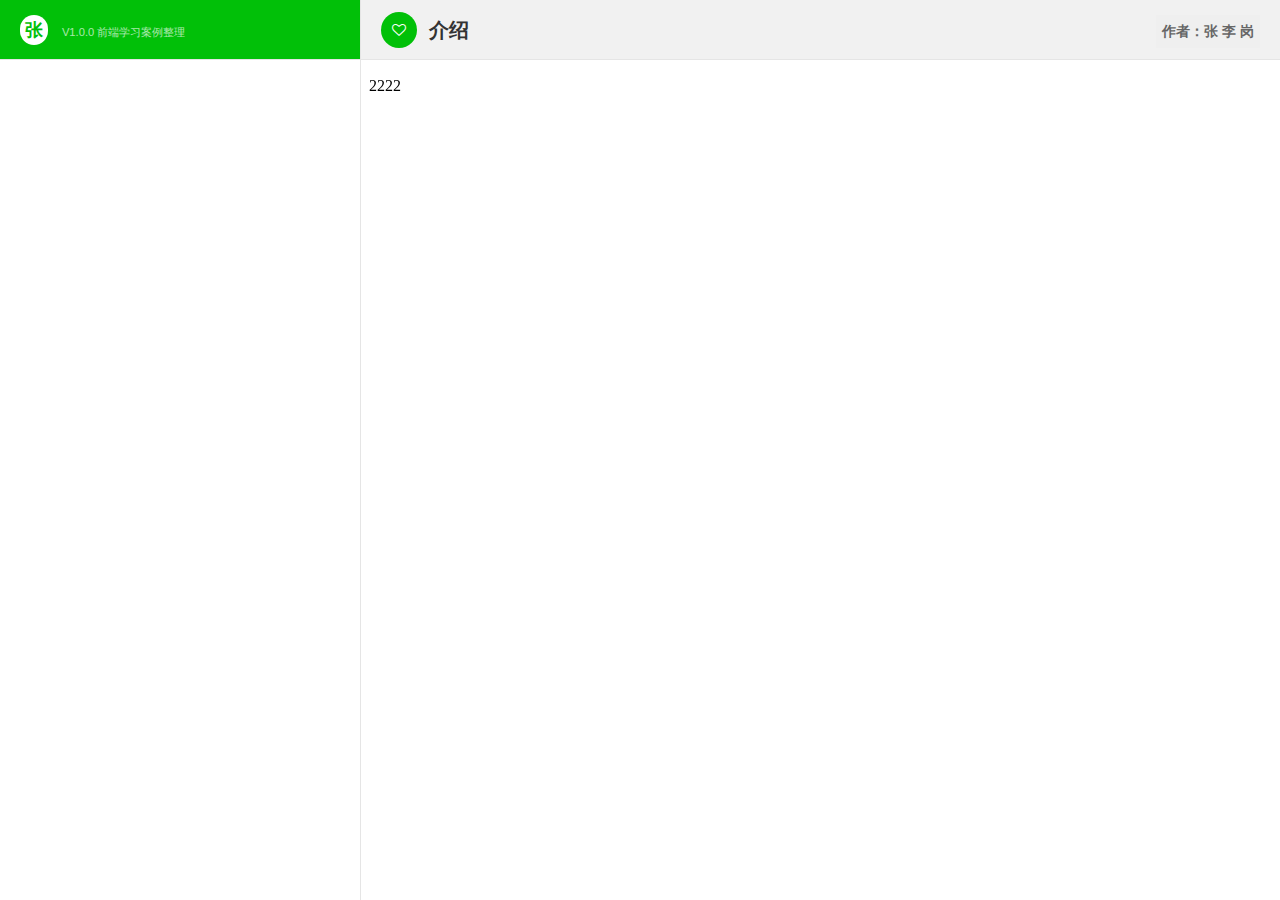
==== index.html @ 185781e6 "提交" ====
<!doctype html>
<html>
<head>
<meta charset="utf-8">
<title>前端学习案例</title>
<script src="./js/jquery-3.2.1.min.js" ></script>
<link href="./css/common.css" rel="stylesheet" />
<link href="./css/font-awesome.min.css" rel="stylesheet" />
<link href="./index.css" rel="stylesheet" />
</head>

<body>
<header id="header" class="bg-primary">
	<span class="zhang">张</span>
	<small>V1.0.0 前端学习案例整理</small>
</header>
<div id="page">
	<div class="header">
		<i class="icon icon-heart-empty"></i>
		<h2>介绍</h2>
		<button>作者：张 李 岗</button>
	</div>
	<div class="main">
		<iframe src="./flex/sieves/sieves.html"></iframe>
	</div>
	
</div>
</body>
</html>
---- css/common.css ----
@charset "UTF-8";
body {
  -webkit-text-size-adjust: 100%;
  -webkit-tap-highlight-color: transparent; }

*:not(input, textarea) {
  -webkit-touch-callout: none;
  -webkit-user-select: none; }

select {
  -webkit-appearance: none; }

:focus {
  outline: 0;
  -webkit-tap-highlight-color: transparent; }

html {
  font-family: "Helvetica Neue","PingFang SC", Helvetica, STHeiTi, Arial, sans-serif;
  -ms-text-size-adjust: 100%;
  -webkit-text-size-adjust: 100%;
  font-size: 62.5%; }

body {
  margin: 0;
  font-size: 1.4rem;
  line-height: 1.5;
  color: #333333;
  background-color: white;
  height: 100%;
  overflow-x: hidden;
  -webkit-overflow-scrolling: touch; }

article, aside, details, figcaption, figure, footer, header, hgroup, main, nav, section, summary {
  display: block; }

audio, canvas, progress, video {
  display: inline-block;
  vertical-align: baseline; }

audio:not([controls]) {
  display: none;
  height: 0; }

[hidden], template {
  display: none; }

svg:not(:root) {
  overflow: hidden; }

a {
  background: transparent;
  text-decoration: none;
  -webkit-tap-highlight-color: transparent;
  color: #0088cc; }

a:active {
  outline: 0; }

a:active {
  color: #006699; }

abbr[title] {
  border-bottom: 1px dotted; }

b, strong {
  font-weight: bold; }

dfn {
  font-style: italic; }

mark {
  background: #ff0;
  color: #000; }

small {
  font-size: 80%; }

sub, sup {
  font-size: 75%;
  line-height: 0;
  position: relative;
  vertical-align: baseline; }

sup {
  top: -0.5em; }

sub {
  bottom: -0.25em; }

img {
  border: 0;
  vertical-align: middle; }

hr {
  -moz-box-sizing: content-box;
  box-sizing: content-box;
  height: 0; }

pre {
  overflow: auto;
  white-space: pre;
  white-space: pre-wrap;
  word-wrap: break-word; }

code, kbd, pre, samp {
  font-family: monospace, monospace;
  font-size: 1em; }

button, input, optgroup, select, textarea {
  color: inherit;
  font: inherit;
  margin: 0; }

button {
  overflow: visible; }

button, select {
  text-transform: none; }

button, html input[type="button"], input[type="reset"], input[type="submit"] {
  -webkit-appearance: button;
  cursor: pointer; }

button[disabled], html input[disabled] {
  cursor: default; }

button::-moz-focus-inner, input::-moz-focus-inner {
  border: 0;
  padding: 0; }

input {
  line-height: normal; }

input[type="checkbox"], input[type="radio"] {
  box-sizing: border-box;
  padding: 0; }

input[type="number"]::-webkit-inner-spin-button, input[type="number"]::-webkit-outer-spin-button {
  height: auto; }

input[type="search"] {
  -webkit-appearance: textfield;
  -moz-box-sizing: border-box;
  -webkit-box-sizing: border-box;
  box-sizing: border-box; }

input[type="search"]::-webkit-search-cancel-button, input[type="search"]::-webkit-search-decoration {
  -webkit-appearance: none; }

fieldset {
  border: 1px solid #c0c0c0;
  margin: 0 2px;
  padding: 0.35em 0.625em 0.75em; }

legend {
  border: 0;
  padding: 0; }

textarea {
  overflow: auto;
  resize: vertical; }

optgroup {
  font-weight: bold; }

table {
  border-collapse: collapse;
  border-spacing: 0; }

td, th {
  padding: 0; }

html, button, input, select, textarea {
  font-family: "Helvetica Neue", Helvetica, STHeiTi, Arial, sans-serif; }

h1, h2, h3, h4, h5, h6, p, figure, form, blockquote {
  margin: 0; }

ul, ol, li, dl, dd {
  margin: 0;
  padding: 0; }

ul, ol {
  list-style: none outside none; }

h1, h2, h3 {
  line-height: 2;
  font-weight: normal; }

h1 {
  font-size: 1.8rem; }

h2 {
  font-size: 1.6rem; }

h3 {
  font-size: 1.4rem; }

input::-moz-placeholder, textarea::-moz-placeholder {
  color: #cccccc; }

input:-ms-input-placeholder, textarea:-ms-input-placeholder {
  color: #cccccc; }

input::-webkit-input-placeholder, textarea::-webkit-input-placeholder {
  color: #cccccc; }

* {
  -webkit-box-sizing: border-box;
  -moz-box-sizing: border-box;
  box-sizing: border-box; }

html {
  height: 100%; }

/*超出省略号*/
.ellipsis {
  overflow: hidden;
  text-overflow: ellipsis;
  white-space: nowrap; }

.clearfix:after {
  content: "";
  height: 0;
  line-height: 0;
  display: block;
  visibility: hidden;
  clear: both; }

.clearfix {
  zoom: 1; }

/*居中*/
.text-center {
  text-align: center; }

.text-right {
  text-align: right; }

/*字体大小设定*/
.fwb {
  font-weight: bold; }

/*字体颜色*/
/*背景颜色*/
.bg-primary {
  background-color: #01C008; }

/*距离*/
.wt100 {
  width: 100%; }

/*
浮动*/
.fl {
  float: left; }

.fr {
  float: right; }
---- index.css ----
/* CSS Document */
#header {
  position: fixed;
  top: 0;
  left: 0;
  width: 360px;
  height: 60px;
  color: #fff;
  line-height: 60px;
  padding: 0px 20px;
  border-bottom: 1px solid #e5e5e5; }
  #header .zhang {
    background-color: #fff;
    color: #01C008;
    padding: 5px;
    font-size: 18px;
    border-radius: 15px;
    margin-right: 10px;
    font-weight: 700; }
  #header small {
    opacity: 0.65; }

#page {
  position: fixed;
  top: 0;
  left: 360px;
  bottom: 0;
  right: 0;
  overflow-y: auto;
  border-left: 1px solid #e5e5e5; }
  #page .header {
    position: relative;
    background-color: #f1f1f1;
    height: 60px;
    border-bottom: 1px solid #e5e5e5; }
    #page .header .icon {
      position: absolute;
      top: 12px;
      left: 20px;
      z-index: 10;
      width: 36px;
      height: 36px;
      font-style: normal;
      line-height: 36px;
      color: #fff;
      text-align: center;
      background-color: #01C008;
      border-radius: 18px; }
    #page .header h2 {
      font-size: 20px;
      font-weight: 700;
      margin-left: 68px;
      line-height: 60px; }
    #page .header button {
      position: absolute;
      right: 20px;
      top: 15px;
      padding: 5px;
      border: 1px solid transparent;
      font-size: 14px;
      font-weight: 700;
      color: #666; }
  #page .main {
    position: absolute;
    top: 61px;
    bottom: 5px;
    width: 100%; }
    #page .main iframe {
      width: 100%;
      height: 100%;
      border: none; }
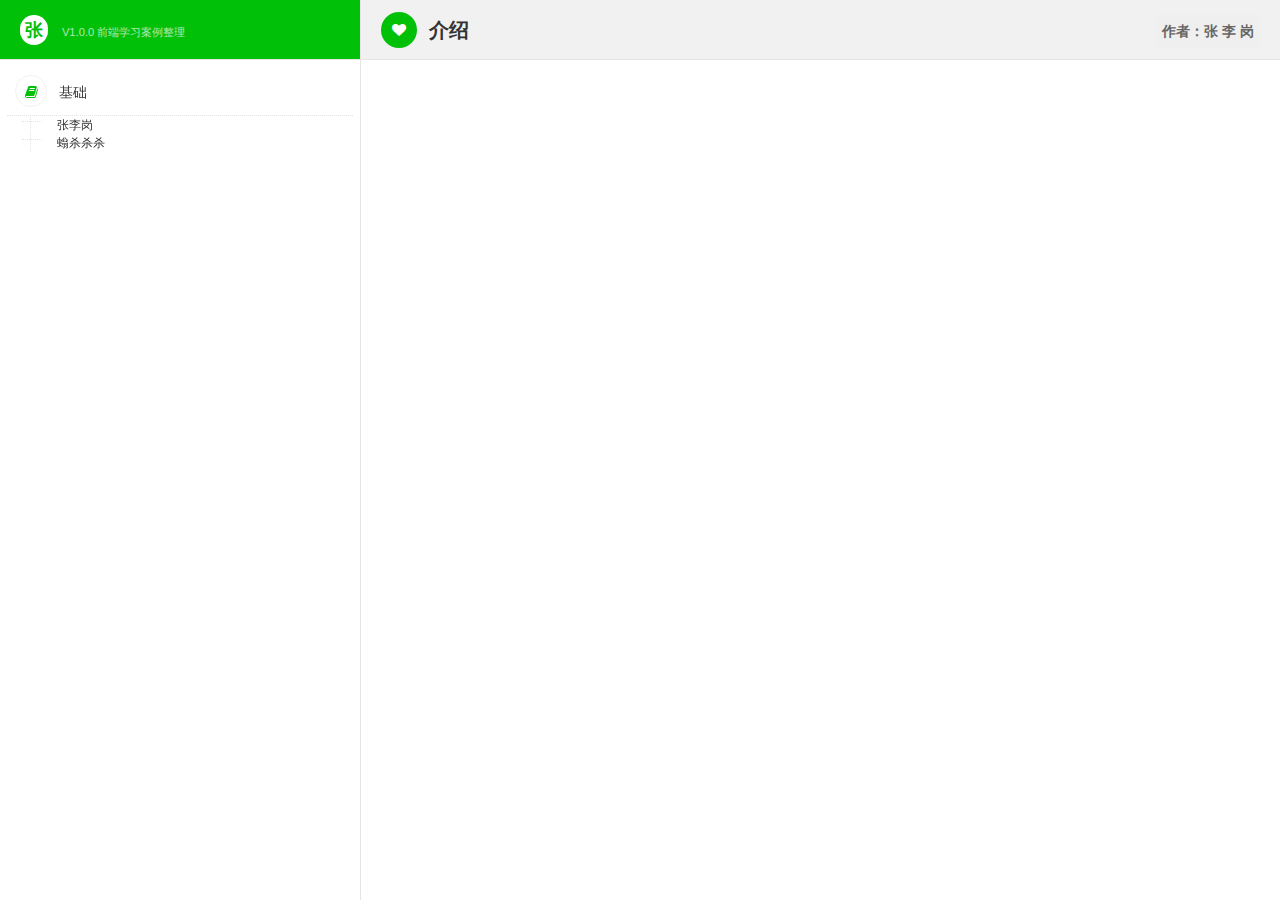
==== commit 6b3bde61: "index完善" ====
--- a/index.html
+++ b/index.html
@@ -16,14 +16,28 @@
 </header>
 <div id="page">
 	<div class="header">
-		<i class="icon icon-heart-empty"></i>
+		<i class="icon fa fa-heart"></i>
 		<h2>介绍</h2>
 		<button>作者：张 李 岗</button>
 	</div>
 	<div class="main">
 		<iframe src="./flex/sieves/sieves.html"></iframe>
 	</div>
-	
+</div>
+
+<div id="navbar">
+	<div class="row" data-accent="primary">
+		<div class="header">
+			<i class="icon fa fa-book"></i>
+			<span>基础</span>
+		</div>
+		<div class="body">
+			<ul>
+				<li>张李岗</li>
+				<li>螉杀杀杀</li>
+			</ul>
+		</div>
+	</div>
 </div>
 </body>
 </html>
--- a/css/common.css
+++ b/css/common.css
@@ -205,7 +205,7 @@
 input::-webkit-input-placeholder, textarea::-webkit-input-placeholder {
   color: #cccccc; }
 
-* {
+*, :before, :after {
   -webkit-box-sizing: border-box;
   -moz-box-sizing: border-box;
   box-sizing: border-box; }
--- a/index.css
+++ b/index.css
@@ -69,3 +69,60 @@
       width: 100%;
       height: 100%;
       border: none; }
+
+#navbar {
+  padding: 5px;
+  position: fixed;
+  top: 60px;
+  left: 0;
+  width: 360px;
+  bottom: 0;
+  cursor: pointer; }
+  #navbar .row {
+    padding: 2px;
+    transition: box-shadow 0.3s ease; }
+  #navbar .row[data-accent="primary"]:hover {
+    border: 1px solid #01C008;
+    box-shadow: 0px 0px 5px #01C008; }
+  #navbar .row[data-accent="primary"] > .header > .icon, #navbar .row[data-accent="primary"] > .header:hover {
+    color: #01C008; }
+  #navbar .row[data-accent="primary"] > .header:hover > .icon {
+    color: #fff;
+    background-color: #01C008; }
+  #navbar .header {
+    color: #353535;
+    transition: color 0.3s ease;
+    padding: 8px;
+    border-bottom: 1px dotted #e5e5e5; }
+    #navbar .header .icon {
+      margin-right: 8px;
+      width: 32px;
+      height: 32px;
+      line-height: 32px;
+      text-align: center;
+      border: 1px solid #f1f1f1;
+      border-radius: 16px;
+      transition: backgroup-color .5s ease, color 0.5s ease; }
+  #navbar .body > ul {
+    position: relative;
+    padding-left: 15px; }
+    #navbar .body > ul:before {
+      position: absolute;
+      top: -1px;
+      left: 23px;
+      bottom: 0px;
+      display: block;
+      content: ' ';
+      border-left: 1px dotted #e5e5e5; }
+    #navbar .body > ul li {
+      position: relative;
+      padding-left: 35px;
+      font-size: 12px; }
+      #navbar .body > ul li:after {
+        position: absolute;
+        top: 5px;
+        left: 0px;
+        width: 20px;
+        display: block;
+        content: ' ';
+        border-bottom: 1px dotted #e5e5e5; }
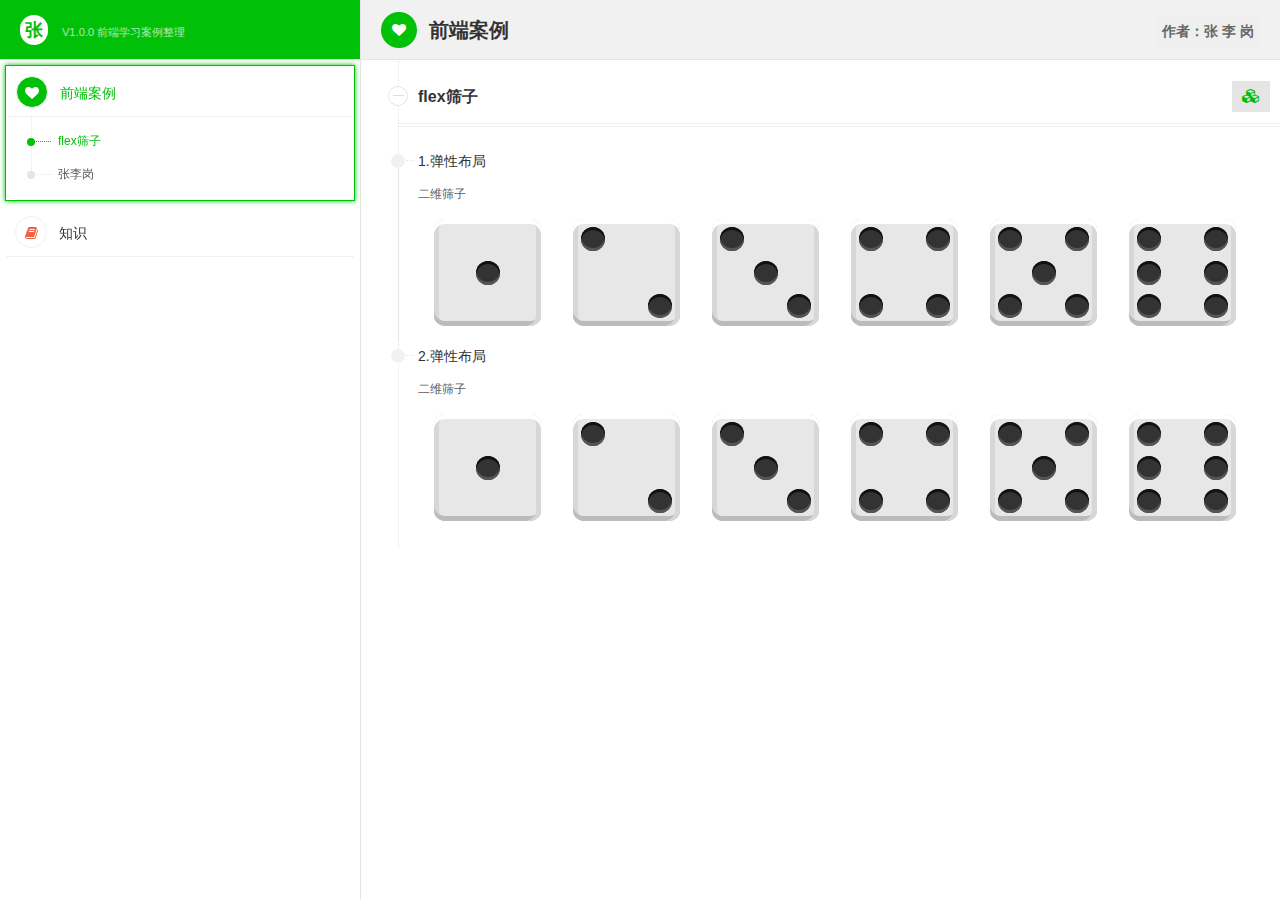
==== commit 4477a6c5: "首页完善" ====
--- a/index.html
+++ b/index.html
@@ -3,10 +3,11 @@
 <head>
 <meta charset="utf-8">
 <title>前端学习案例</title>
-<script src="./js/jquery-3.2.1.min.js" ></script>
 <link href="./css/common.css" rel="stylesheet" />
 <link href="./css/font-awesome.min.css" rel="stylesheet" />
 <link href="./index.css" rel="stylesheet" />
+<script src="./js/jquery-3.2.1.min.js" ></script>
+<script src="./index.js" ></script>
 </head>
 
 <body>
@@ -14,10 +15,10 @@
 	<span class="zhang">张</span>
 	<small>V1.0.0 前端学习案例整理</small>
 </header>
-<div id="page">
+<div id="main" data-accent="primary">
 	<div class="header">
 		<i class="icon fa fa-heart"></i>
-		<h2>介绍</h2>
+		<h2>前端案例</h2>
 		<button>作者：张 李 岗</button>
 	</div>
 	<div class="main">
@@ -26,15 +27,30 @@
 </div>
 
 <div id="navbar">
-	<div class="row" data-accent="primary">
+	<div class="row active" data-accent="primary">
+		<div class="header">
+			<i class="icon fa fa-heart"></i>
+			<span>前端案例</span>
+		</div>
+		<div class="body">
+			<ul data-icon="fa-heart" data-title="前端案例" data-accent="primary">
+				<li class="active"><a href="javascript:;" data-url="./flex/sieves/sieves.html">flex筛子</a></li>
+				<li><a href="javascript:;" data-url="./flex/sieves/sieves.html">张李岗</a></li>
+			</ul>
+		</div>
+	</div>
+	<div class="row" data-accent="red">
 		<div class="header">
 			<i class="icon fa fa-book"></i>
-			<span>基础</span>
+			<span>知识</span>
 		</div>
 		<div class="body">
-			<ul>
-				<li>张李岗</li>
-				<li>螉杀杀杀</li>
+			<ul data-icon="fa-book" data-title="知识" data-accent="red">
+				<li><a href="javascript:;">张李岗</a></li>
+				<li><a href="javascript:;">螉杀杀杀</a></li>
+				<li><a href="javascript:;">螉杀杀杀</a></li>
+				<li><a href="javascript:;">螉杀杀杀</a></li>
+				<li><a href="javascript:;">螉杀杀杀</a></li>
 			</ul>
 		</div>
 	</div>
--- a/css/common.css
+++ b/css/common.css
@@ -257,3 +257,153 @@
 
 .fr {
   float: right; }
+
+.container {
+  margin: 0 auto 0 10px; }
+  .container .page-header {
+    padding: 0px 0px 10px 20px;
+    margin: 20px 0px 20px 27px;
+    border-bottom: 4px double #f1f1f1;
+    position: relative; }
+    .container .page-header button {
+      background-color: #fff;
+      border: 1px solid #e5e5e5;
+      width: 20px;
+      height: 20px;
+      border-radius: 50%;
+      z-index: 10;
+      position: absolute;
+      top: 5px;
+      left: -10px; }
+      .container .page-header button:after {
+        top: 10px;
+        width: 11px;
+        height: 1px;
+        background-color: #ddd;
+        content: " ";
+        position: absolute;
+        top: 8px;
+        left: 4px;
+        transition: background-color ease; }
+      .container .page-header button:hover {
+        border-color: #01C008; }
+        .container .page-header button:hover:before, .container .page-header button:hover:after {
+          background-color: #01C008; }
+    .container .page-header:before {
+      display: table;
+      content: " "; }
+    .container .page-header:after {
+      display: table;
+      content: " ";
+      clear: both; }
+    .container .page-header h2 {
+      float: left;
+      font-size: 16px;
+      font-weight: 700; }
+    .container .page-header .cubes {
+      padding: 5px 10px;
+      background-color: #e5e5e5;
+      margin-right: 10px;
+      color: #01C008; }
+  .container .page-body {
+    position: relative;
+    margin-left: 27px;
+    padding: 0px 0px 10px 20px; }
+    .container .page-body:before {
+      border-left: 1px dotted #e5e5e5;
+      position: absolute;
+      top: -86px;
+      left: 0px;
+      bottom: 0px;
+      content: " "; }
+    .container .page-body section {
+      position: relative; }
+      .container .page-body section:before {
+        border-left: 1px dotted #e5e5e5;
+        position: absolute;
+        top: 13px;
+        left: -20px;
+        bottom: 0px;
+        content: " ";
+        transition: border-color ease; }
+      .container .page-body section:hover:before {
+        border-color: #01C008; }
+      .container .page-body section:hover header:before {
+        border-color: #01C008; }
+      .container .page-body section:hover header:after {
+        background-color: #01C008; }
+      .container .page-body section:hover header h3 {
+        color: #01C008; }
+        .container .page-body section:hover header h3:after {
+          background-color: #fff; }
+      .container .page-body section p {
+        font-size: 12px;
+        color: #5a5a5a; }
+      .container .page-body section header {
+        cursor: pointer;
+        padding-bottom: 10px; }
+        .container .page-body section header:before {
+          border-bottom: 1px dotted #e5e5e5;
+          position: absolute;
+          top: 13px;
+          left: -12px;
+          width: 8px;
+          content: " ";
+          transition: border-color ease; }
+        .container .page-body section header:after {
+          background-color: #f1f1f1;
+          width: 14px;
+          height: 14px;
+          content: " ";
+          position: absolute;
+          top: 7px;
+          left: -27px;
+          border-radius: 50%;
+          transition: background-color ease; }
+        .container .page-body section header h3 {
+          font-size: 14px; }
+          .container .page-body section header h3:after {
+            background-color: #f1f1f1;
+            width: 7px;
+            height: 1px;
+            content: " ";
+            position: absolute;
+            top: 13px;
+            left: -23px;
+            z-index: 10;
+            transition: background-color ease; }
+      .container .page-body section.page-body-closed:before {
+        bottom: 17px; }
+      .container .page-body section.page-body-closed header h3:before {
+        position: absolute;
+        width: 1px;
+        height: 7px;
+        content: " ";
+        top: 10px;
+        left: -20px;
+        z-index: 10;
+        background-color: #e5e5e5; }
+      .container .page-body section.page-body-closed article {
+        display: none; }
+
+.page-closed .page-header button:before {
+  position: absolute;
+  width: 1px;
+  height: 11px;
+  content: " ";
+  top: 3px;
+  left: 9px;
+  background-color: #e5e5e5; }
+.page-closed .page-body section:before {
+  bottom: 17px; }
+.page-closed .page-body section header h3:before {
+  position: absolute;
+  width: 1px;
+  height: 7px;
+  content: " ";
+  top: 10px;
+  left: -20px;
+  z-index: 10;
+  background-color: #e5e5e5; }
+.page-closed .page-body section article {
+  display: none; }
--- a/index.css
+++ b/index.css
@@ -20,7 +20,7 @@
   #header small {
     opacity: 0.65; }
 
-#page {
+#main {
   position: fixed;
   top: 0;
   left: 360px;
@@ -28,12 +28,12 @@
   right: 0;
   overflow-y: auto;
   border-left: 1px solid #e5e5e5; }
-  #page .header {
+  #main .header {
     position: relative;
     background-color: #f1f1f1;
     height: 60px;
     border-bottom: 1px solid #e5e5e5; }
-    #page .header .icon {
+    #main .header .icon {
       position: absolute;
       top: 12px;
       left: 20px;
@@ -46,12 +46,12 @@
       text-align: center;
       background-color: #01C008;
       border-radius: 18px; }
-    #page .header h2 {
+    #main .header h2 {
       font-size: 20px;
       font-weight: 700;
       margin-left: 68px;
       line-height: 60px; }
-    #page .header button {
+    #main .header button {
       position: absolute;
       right: 20px;
       top: 15px;
@@ -60,12 +60,22 @@
       font-size: 14px;
       font-weight: 700;
       color: #666; }
-  #page .main {
+  #main[data-accent="primary"] .icon {
+    background-color: #01C008; }
+  #main[data-accent="blue"] .icon {
+    background-color: #3280fc; }
+  #main[data-accent="red"] .icon {
+    background-color: #ea644a; }
+  #main[data-accent="green"] .icon {
+    background-color: #38b03f; }
+  #main[data-accent="brown"] .icon {
+    background-color: #bd7b46; }
+  #main .main {
     position: absolute;
     top: 61px;
     bottom: 5px;
     width: 100%; }
-    #page .main iframe {
+    #main .main iframe {
       width: 100%;
       height: 100%;
       border: none; }
@@ -80,15 +90,50 @@
   cursor: pointer; }
   #navbar .row {
     padding: 2px;
-    transition: box-shadow 0.3s ease; }
-  #navbar .row[data-accent="primary"]:hover {
+    transition: box-shadow 0.3s ease;
+    margin-bottom: 5px; }
+  #navbar .row[data-accent="primary"].active, #navbar .row[data-accent="primary"]:hover {
     border: 1px solid #01C008;
     box-shadow: 0px 0px 5px #01C008; }
-  #navbar .row[data-accent="primary"] > .header > .icon, #navbar .row[data-accent="primary"] > .header:hover {
+  #navbar .row[data-accent="primary"] > .header > .icon, #navbar .row[data-accent="primary"].active > .header, #navbar .row[data-accent="primary"] > .header:hover {
     color: #01C008; }
-  #navbar .row[data-accent="primary"] > .header:hover > .icon {
+  #navbar .row[data-accent="primary"].active > .header > .icon, #navbar .row[data-accent="primary"] > .header:hover > .icon {
     color: #fff;
     background-color: #01C008; }
+  #navbar .row[data-accent="primary"].active > .body > ul > li.active > a, #navbar .row[data-accent="primary"] > .body > ul > li:hover > a {
+    color: #01C008; }
+  #navbar .row[data-accent="primary"].active > .body > ul > li.active > a:after, #navbar .row[data-accent="primary"] > .body > ul > li:hover > a:after {
+    border-color: #01C008; }
+  #navbar .row[data-accent="primary"].active > .body > ul > li.active > a:before, #navbar .row[data-accent="primary"] > .body > ul > li:hover > a:before {
+    background-color: #01C008; }
+  #navbar .row[data-accent="blue"].active, #navbar .row[data-accent="blue"]:hover {
+    border: 1px solid #3280fc;
+    box-shadow: 0px 0px 5px #3280fc; }
+  #navbar .row[data-accent="blue"] > .header > .icon, #navbar .row[data-accent="blue"].active > .header, #navbar .row[data-accent="blue"] > .header:hover {
+    color: #3280fc; }
+  #navbar .row[data-accent="blue"].active > .header > .icon, #navbar .row[data-accent="blue"] > .header:hover > .icon {
+    color: #fff;
+    background-color: #3280fc; }
+  #navbar .row[data-accent="blue"].active > .body > ul > li.active > a, #navbar .row[data-accent="blue"] > .body > ul > li:hover > a {
+    color: #3280fc; }
+  #navbar .row[data-accent="blue"].active > .body > ul > li.active > a:after, #navbar .row[data-accent="blue"] > .body > ul > li:hover > a:after {
+    border-color: #3280fc; }
+  #navbar .row[data-accent="blue"].active > .body > ul > li.active > a:before, #navbar .row[data-accent="blue"] > .body > ul > li:hover > a:before {
+    background-color: #3280fc; }
+  #navbar .row[data-accent="red"].active, #navbar .row[data-accent="red"]:hover {
+    border: 1px solid #ea644a;
+    box-shadow: 0px 0px 5px #ea644a; }
+  #navbar .row[data-accent="red"] > .header > .icon, #navbar .row[data-accent="red"].active > .header, #navbar .row[data-accent="red"] > .header:hover {
+    color: #ea644a; }
+  #navbar .row[data-accent="red"].active > .header > .icon, #navbar .row[data-accent="red"] > .header:hover > .icon {
+    color: #fff;
+    background-color: #ea644a; }
+  #navbar .row[data-accent="red"].active > .body > ul > li.active > a, #navbar .row[data-accent="red"] > .body > ul > li:hover > a {
+    color: #ea644a; }
+  #navbar .row[data-accent="red"].active > .body > ul > li.active > a:after, #navbar .row[data-accent="red"] > .body > ul > li:hover > a:after {
+    border-color: #ea644a; }
+  #navbar .row[data-accent="red"].active > .body > ul > li.active > a:before, #navbar .row[data-accent="red"] > .body > ul > li:hover > a:before {
+    background-color: #ea644a; }
   #navbar .header {
     color: #353535;
     transition: color 0.3s ease;
@@ -103,26 +148,43 @@
       border: 1px solid #f1f1f1;
       border-radius: 16px;
       transition: backgroup-color .5s ease, color 0.5s ease; }
-  #navbar .body > ul {
-    position: relative;
-    padding-left: 15px; }
-    #navbar .body > ul:before {
-      position: absolute;
-      top: -1px;
-      left: 23px;
-      bottom: 0px;
-      display: block;
-      content: ' ';
-      border-left: 1px dotted #e5e5e5; }
-    #navbar .body > ul li {
+  #navbar .body {
+    padding-bottom: 15px;
+    display: none; }
+    #navbar .body > ul {
       position: relative;
-      padding-left: 35px;
-      font-size: 12px; }
-      #navbar .body > ul li:after {
+      padding-left: 15px; }
+      #navbar .body > ul:before {
         position: absolute;
-        top: 5px;
-        left: 0px;
-        width: 20px;
+        top: -1px;
+        left: 23px;
+        bottom: 8px;
         display: block;
         content: ' ';
-        border-bottom: 1px dotted #e5e5e5; }
+        border-left: 1px dotted #e5e5e5; }
+      #navbar .body > ul li {
+        position: relative;
+        padding-left: 35px;
+        font-size: 12px;
+        padding-top: 15px; }
+        #navbar .body > ul li > a {
+          color: #5a5a5a; }
+        #navbar .body > ul li > a:before {
+          position: absolute;
+          content: ' ';
+          width: 8px;
+          height: 8px;
+          top: 21px;
+          left: 4px;
+          background: #e5e5e5;
+          border-radius: 4px; }
+        #navbar .body > ul li > a:after {
+          position: absolute;
+          top: 24px;
+          left: 8px;
+          width: 20px;
+          display: block;
+          content: ' ';
+          border-bottom: 1px dotted #e5e5e5; }
+  #navbar .active .body {
+    display: block; }
